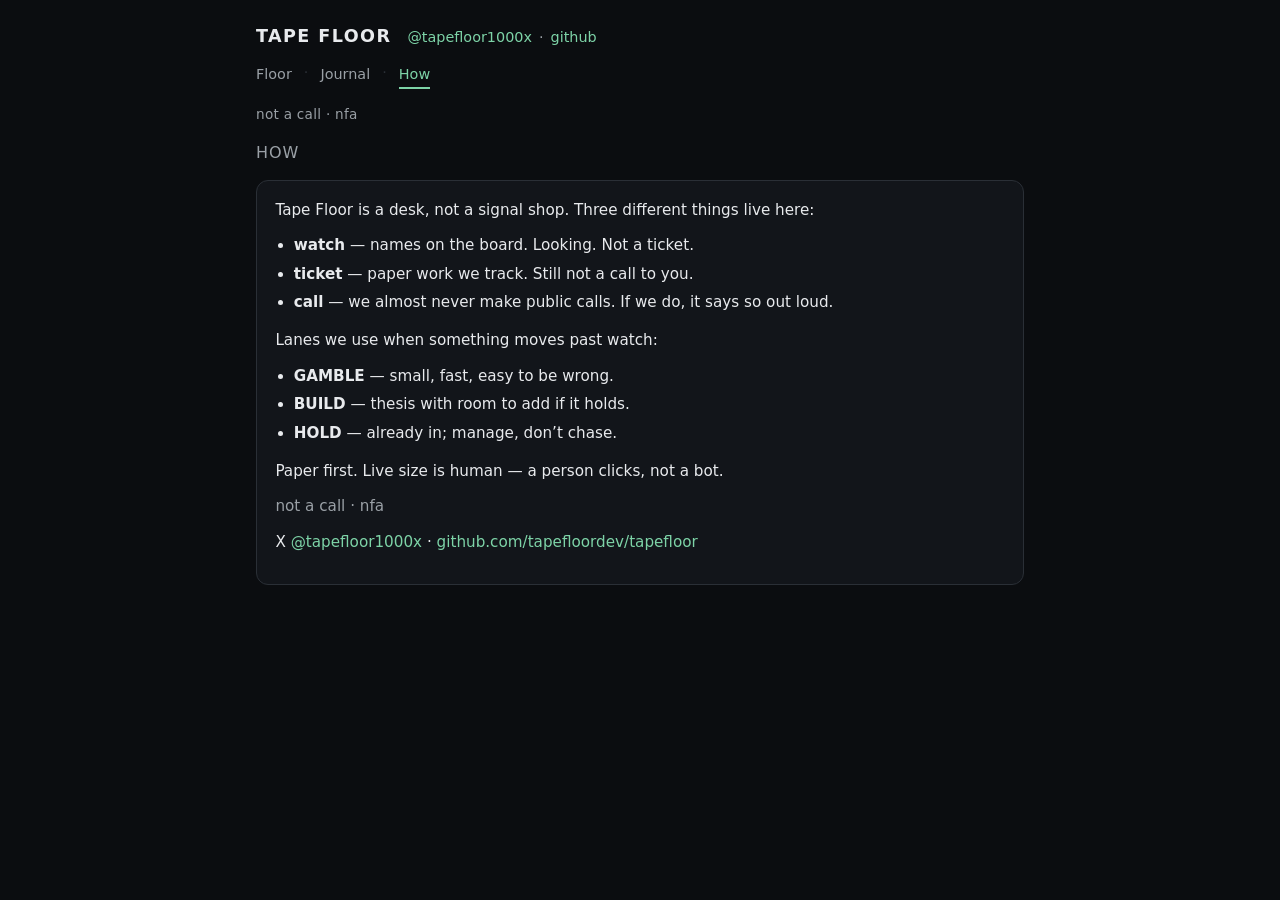
==== how.html @ 73eb2345 "Tape Floor v4 pages: favicon, nav, Journal, How, recent journal" ====
<!DOCTYPE html>
<html lang="en">
<head>
  <meta charset="utf-8" />
  <meta name="viewport" content="width=device-width, initial-scale=1" />
  <title>Tape Floor</title>
  <link rel="icon" href="./assets/favicon.svg" type="image/svg+xml" />
  <link rel="stylesheet" href="./assets/site.css" />
</head>
<body class="site-page">
  <div class="wrap">
    <header class="site">
      <h1>TAPE FLOOR</h1>
      <nav class="links" aria-label="External">
        <a href="https://x.com/tapefloor1000x" rel="noopener noreferrer">@tapefloor1000x</a>
        <a href="https://github.com/tapefloordev/tapefloor" rel="noopener noreferrer">github</a>
      </nav>
    </header>

    <nav class="page-nav" aria-label="Site">
      <a href="./index.html">Floor</a>
      <span class="sep" aria-hidden="true">·</span>
      <a href="./journal.html">Journal</a>
      <span class="sep" aria-hidden="true">·</span>
      <a href="./how.html" aria-current="page">How</a>
    </nav>

    <p class="disclaimer-bar">not a call · nfa</p>
    <h2 class="page-title">How</h2>

    <div class="card how-prose">
      <p>Tape Floor is a desk, not a signal shop. Three different things live here:</p>
      <ul>
        <li><strong>watch</strong> — names on the board. Looking. Not a ticket.</li>
        <li><strong>ticket</strong> — paper work we track. Still not a call to you.</li>
        <li><strong>call</strong> — we almost never make public calls. If we do, it says so out loud.</li>
      </ul>

      <p>Lanes we use when something moves past watch:</p>
      <ul>
        <li><strong>GAMBLE</strong> — small, fast, easy to be wrong.</li>
        <li><strong>BUILD</strong> — thesis with room to add if it holds.</li>
        <li><strong>HOLD</strong> — already in; manage, don’t chase.</li>
      </ul>

      <p>Paper first. Live size is human — a person clicks, not a bot.</p>

      <p class="muted">not a call · nfa</p>

      <p>
        X <a href="https://x.com/tapefloor1000x" rel="noopener noreferrer">@tapefloor1000x</a>
        ·
        <a href="https://github.com/tapefloordev/tapefloor" rel="noopener noreferrer">github.com/tapefloordev/tapefloor</a>
      </p>
    </div>
  </div>
</body>
</html>
---- assets/site.css ----
/* Tape Floor — shared site chrome (nav, journal, how) */
:root {
  color-scheme: dark;
  --bg: #0b0d10;
  --fg: #e8eaed;
  --muted: #9aa0a6;
  --line: #2a2f36;
  --accent: #7dd3a7;
  --card: #12151a;
}

* { box-sizing: border-box; }

body.site-page {
  margin: 0;
  font: 15px/1.45 ui-sans-serif, system-ui, sans-serif;
  background: var(--bg);
  color: var(--fg);
}

a { color: var(--accent); text-decoration: none; }
a:hover { text-decoration: underline; }

.wrap {
  max-width: 800px;
  margin: 0 auto;
  padding: 1.5rem 1rem 4rem;
}

header.site {
  display: flex;
  flex-wrap: wrap;
  align-items: baseline;
  gap: .5rem 1rem;
  margin-bottom: .75rem;
}

header.site h1 {
  font-size: 1.1rem;
  letter-spacing: .08em;
  margin: 0;
}

.links { color: var(--muted); font-size: .9rem; }
.links a + a::before { content: " · "; color: var(--muted); margin: 0 .15rem; }

nav.page-nav {
  display: flex;
  flex-wrap: wrap;
  gap: .35rem .75rem;
  margin: 0 0 1rem;
  font-size: .9rem;
  color: var(--muted);
}

nav.page-nav a {
  color: var(--muted);
  padding: .15rem 0;
  border-bottom: 2px solid transparent;
}

nav.page-nav a:hover {
  color: var(--fg);
  text-decoration: none;
}

nav.page-nav a[aria-current="page"],
nav.page-nav a.is-current {
  color: var(--accent);
  border-bottom-color: var(--accent);
  text-decoration: none;
}

nav.page-nav .sep {
  color: var(--line);
  user-select: none;
}

.disclaimer-bar {
  color: var(--muted);
  font-size: .85rem;
  margin: 0 0 1rem;
  letter-spacing: .02em;
}

.page-title {
  margin: 0 0 1rem;
  font-size: 1rem;
  letter-spacing: .06em;
  text-transform: uppercase;
  color: var(--muted);
  font-weight: 500;
}

.card {
  border: 1px solid var(--line);
  border-radius: 12px;
  padding: 1.1rem 1.15rem;
  background: var(--card);
}

/* Journal entries */
.journal-list {
  list-style: none;
  margin: 0;
  padding: 0;
}

.journal-entry {
  padding: .85rem 0;
  border-bottom: 1px solid var(--line);
}

.journal-entry:first-child { padding-top: 0; }
.journal-entry:last-child {
  border-bottom: none;
  padding-bottom: 0;
}

.journal-meta {
  display: flex;
  flex-wrap: wrap;
  gap: .25rem .6rem;
  font-family: ui-monospace, Menlo, monospace;
  font-size: .8rem;
  color: var(--muted);
  margin-bottom: .35rem;
}

.journal-type {
  color: var(--accent);
  text-transform: uppercase;
  letter-spacing: .04em;
}

.journal-names {
  color: var(--fg);
  font-family: ui-monospace, Menlo, monospace;
  font-size: .85rem;
  margin: 0 0 .35rem;
}

.journal-note {
  margin: 0 0 .35rem;
  color: var(--fg);
  font-size: .95rem;
}

.journal-pnl {
  margin: 0 0 .35rem;
  font-family: ui-monospace, Menlo, monospace;
  font-size: .85rem;
  color: var(--accent);
}

.journal-nfa {
  margin: 0;
  color: var(--muted);
  font-size: .8rem;
  letter-spacing: .02em;
}

.journal-empty {
  color: var(--muted);
  margin: 0;
}

/* How page */
.how-prose {
  color: var(--fg);
  font-size: .95rem;
}

.how-prose p { margin: 0 0 .85rem; }
.how-prose ul {
  margin: 0 0 1rem;
  padding-left: 1.15rem;
}
.how-prose li { margin: 0 0 .4rem; }
.how-prose .muted { color: var(--muted); }

/* Recent journal on floor */
.recent-journal {
  margin-top: 1.5rem;
}

.recent-journal .page-title {
  margin-bottom: .5rem;
}
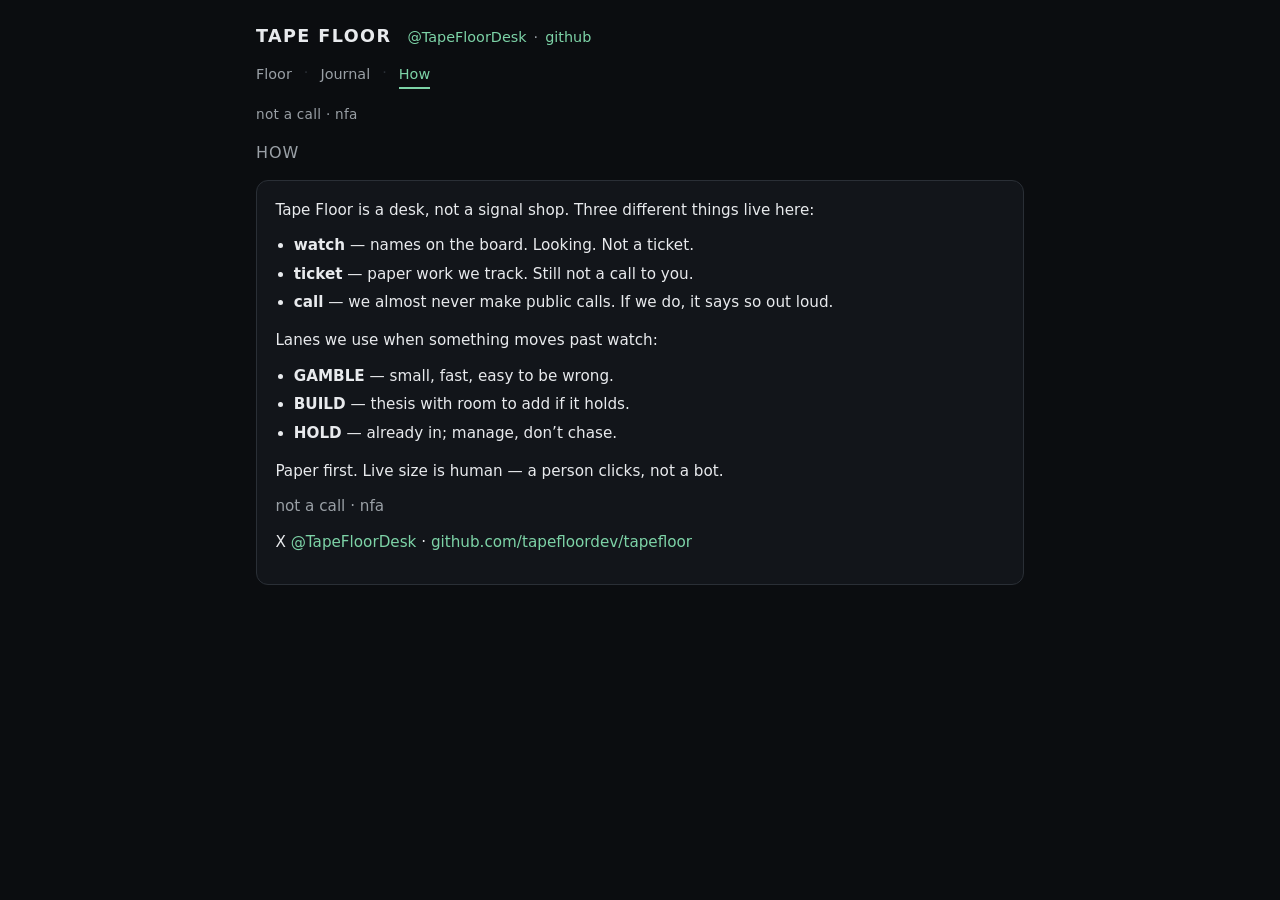
==== commit 36ccda10: "Update X handle to @TapeFloorDesk Site nav and How page links." ====
--- a/how.html
+++ b/how.html
@@ -12,7 +12,7 @@
     <header class="site">
       <h1>TAPE FLOOR</h1>
       <nav class="links" aria-label="External">
-        <a href="https://x.com/tapefloor1000x" rel="noopener noreferrer">@tapefloor1000x</a>
+        <a href="https://x.com/TapeFloorDesk" rel="noopener noreferrer">@TapeFloorDesk</a>
         <a href="https://github.com/tapefloordev/tapefloor" rel="noopener noreferrer">github</a>
       </nav>
     </header>
@@ -48,7 +48,7 @@
       <p class="muted">not a call · nfa</p>
 
       <p>
-        X <a href="https://x.com/tapefloor1000x" rel="noopener noreferrer">@tapefloor1000x</a>
+        X <a href="https://x.com/TapeFloorDesk" rel="noopener noreferrer">@TapeFloorDesk</a>
         ·
         <a href="https://github.com/tapefloordev/tapefloor" rel="noopener noreferrer">github.com/tapefloordev/tapefloor</a>
       </p>
--- a/assets/site.css
+++ b/assets/site.css
@@ -187,3 +187,81 @@
 .recent-journal .page-title {
   margin-bottom: .5rem;
 }
+
+
+/* Journal CLOSE cards */
+.journal-close .journal-head {
+  margin: 4px 0 2px;
+  font-size: 15px;
+}
+.journal-ticker {
+  font-weight: 700;
+  letter-spacing: .02em;
+}
+.journal-lane {
+  font-size: 11px;
+  text-transform: uppercase;
+  letter-spacing: .08em;
+  opacity: .75;
+  margin-left: 6px;
+}
+.journal-ticket {
+  opacity: .65;
+  font-size: 11px;
+}
+.journal-times {
+  margin: 0 0 8px;
+  font-size: 12px;
+  opacity: .7;
+}
+.journal-label {
+  margin: 8px 0 2px;
+  font-size: 10px;
+  letter-spacing: .12em;
+  text-transform: uppercase;
+  opacity: .55;
+}
+.journal-why,
+.journal-wrong,
+.journal-trade {
+  margin: 0 0 4px;
+  font-size: 13px;
+  line-height: 1.35;
+}
+.journal-missing {
+  opacity: .55;
+  font-style: italic;
+}
+.journal-trade {
+  margin-top: 8px;
+  font-family: ui-monospace, Menlo, monospace;
+  font-size: 12px;
+}
+.journal-dex {
+  margin: 10px 0 6px;
+  border: 1px solid rgba(255,255,255,.08);
+  border-radius: 6px;
+  overflow: hidden;
+  background: #0b0f0e;
+}
+.journal-dex-shot {
+  display: block;
+  width: 100%;
+  height: auto;
+  max-height: 280px;
+  object-fit: cover;
+}
+.journal-dex-embed {
+  display: block;
+  width: 100%;
+  height: 280px;
+  border: 0;
+  background: #0b0f0e;
+}
+.journal-dex-embed[hidden] { display: none; }
+.journal-dex-skip {
+  margin: 8px 0;
+  font-size: 12px;
+  opacity: .55;
+  font-style: italic;
+}
